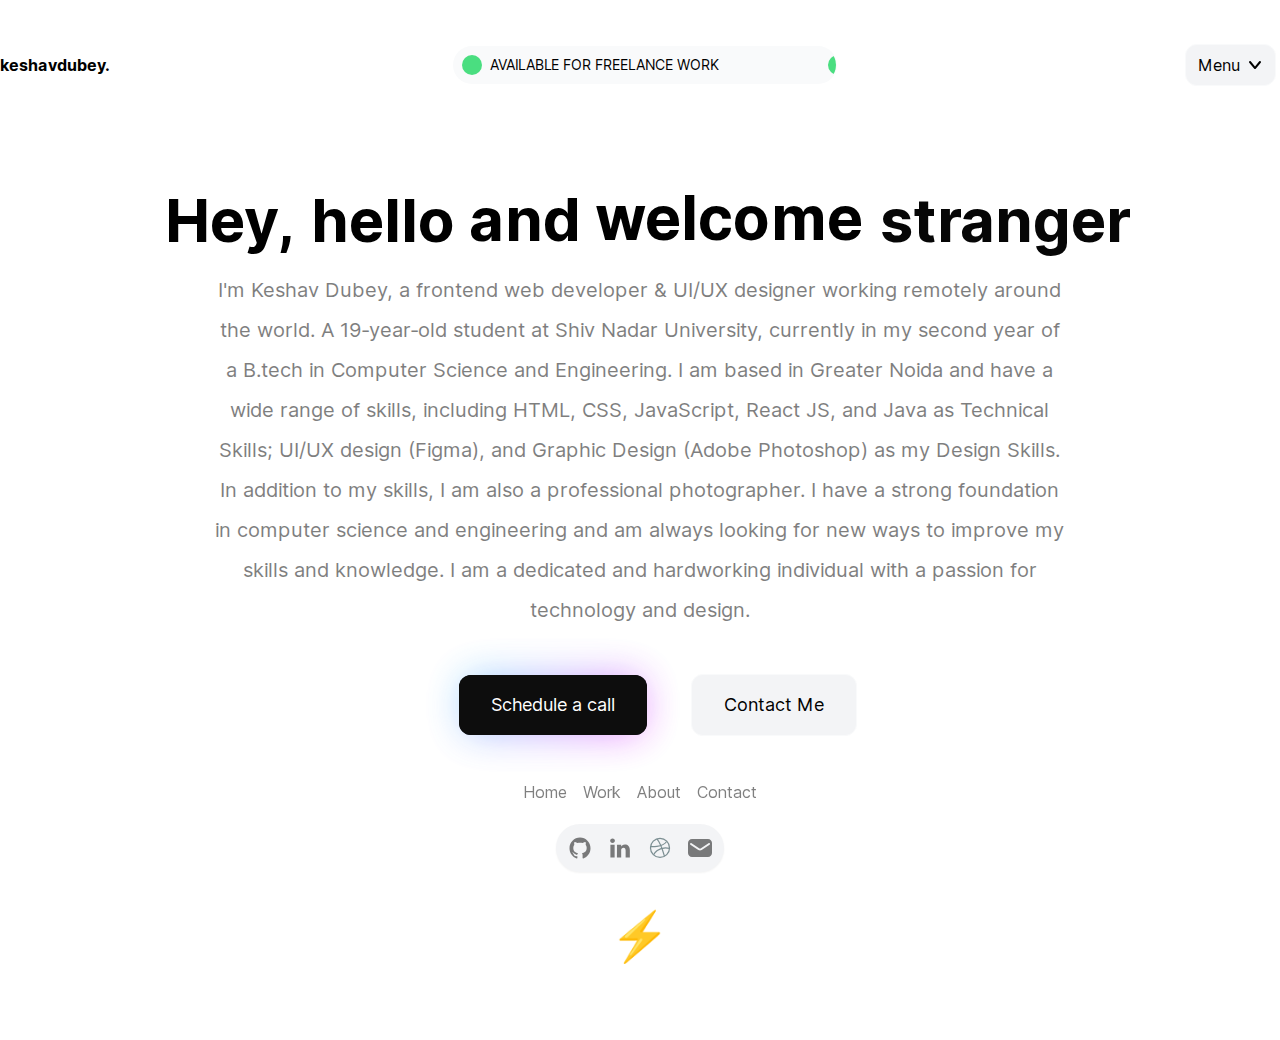
==== about.html @ 6e3e7195 "Initialising Commit" ====
<!DOCTYPE html>
<html>
<meta
    http-equiv="content-type"
    content="text/html;charset=UTF-8"
  <head>
    <meta charset="utf-8" />
    <meta name="viewport" content="width=device-width" />
    <title>Keshav Dubey - About</title>
    <meta property="og:title" content="Keshav Dubey - About" />
    <meta
      name="description"
      content="I'm Keshav Dubey, a frontend web developer & UI/UX designer working remotely around the world. A 19-year-old student at Shiv Nadar University, currently in my second year of a B.tech in Computer Science and Engineering. I am based in Greater Noida and have a wide range of skills, including HTML, CSS, JavaScript, React JS, and Java as Technical Skills; UI/UX design (Figma), and Graphic Design (Adobe Photoshop) as my Design Skills. In addition to my skills, I am also a professional photographer. I have a strong foundation in computer science and engineering and am always looking for new ways to improve my skills and knowledge. I am a dedicated and hardworking individual with a passion for technology and design."
    />
    <meta name="next-head-count" content="5" />
    <link
      rel="preload"
      href="_next/static/media/2aaf0723e720e8b9.p.woff2"
      as="font"
      type="font/woff2"
      crossorigin="anonymous"
    />
    <link
      rel="preload"
      href="_next/static/css/9f8dbeed7d5cc88d.css"
      as="style"
    />
    <link
      rel="stylesheet"
      href="_next/static/css/9f8dbeed7d5cc88d.css"
      data-n-g=""
    />
    <noscript data-n-css=""></noscript>
    <script
      defer=""
      nomodule=""
      src="_next/static/chunks/polyfills-c67a75d1b6f99dc8.js"
    ></script>
    <script
      src="_next/static/chunks/webpack-ee7e63bc15b31913.js"
      defer=""
    ></script>
    <script
      src="_next/static/chunks/framework-3b5a00d5d7e8d93b.js"
      defer=""
    ></script>
    <script
      src="_next/static/chunks/main-a455256c0236c590.js"
      defer=""
    ></script>
    <script
      src="_next/static/chunks/pages/_app-fb32df4ef5b4a274.js"
      defer=""
    ></script>
    <script src="_next/static/chunks/346-517f8d51445f7635.js" defer=""></script>
    <script
      src="_next/static/chunks/pages/about-6640454f482a7fe3.js"
      defer=""
    ></script>
    <script
      src="_next/static/gSMK7bTV89_rZ0erUIJbm/_buildManifest.js"
      defer=""
    ></script>
    <script
      src="_next/static/gSMK7bTV89_rZ0erUIJbm/_ssgManifest.js"
      defer=""
    ></script>
  </head>
  <body>
    <div id="__next">
      <main class="__className_9c9965">
        <div class="container mx-auto max-w-7xl my-10">
          <div class="flex items-center justify-between px-2 xl:px-0">
            <a class="font-bold" href="index.html">keshavdubey.</a>
            <div class="w-96 hidden md:block"></div>
            <div class="relative">
              <button
                class="m-1 px-3 py-2 rounded-xl flex items-center justify-center border border-gray-50 bg-gray-100 hover:bg-gray-200 hover:border-gray-100 active:border-gray-300 relative"
              >
                Menu<!-- -->
                <img class="h-4 ml-2" src="icons/arrow-down.svg" alt="down" />
              </button>
            </div>
          </div>
          <div class="my-5">
            <div class="flex flex-col items-center text-center">
              <div class="mt-10 flex flex-col items-center md:hidden">
                <div
                  class="flex flex-row items-center text-center text-2xl font-bold"
                  style="opacity: 0"
                >
                  <span
                    class="ml-1 md:ml-1 xl:ml-4 ml-2"
                    style="
                      opacity: 0;
                      transform: translateX(10px) translateY(10px) scale(0.9)
                        translateZ(0);
                    "
                    >Hey,</span
                  ><span
                    class="ml-1 md:ml-1 xl:ml-4 ml-2"
                    style="
                      opacity: 0;
                      transform: translateX(10px) translateY(10px) scale(0.9)
                        translateZ(0);
                    "
                    >hello</span
                  ><span
                    class="ml-1 md:ml-1 xl:ml-4 ml-2"
                    style="
                      opacity: 0;
                      transform: translateX(10px) translateY(10px) scale(0.9)
                        translateZ(0);
                    "
                    >and</span
                  >
                </div>
                <div
                  class="flex flex-row items-center text-center text-2xl font-bold"
                  style="opacity: 0"
                >
                  <span
                    class="ml-1 md:ml-1 xl:ml-4 ml-2"
                    style="
                      opacity: 0;
                      transform: translateX(10px) translateY(10px) scale(0.9)
                        translateZ(0);
                    "
                    >welcome</span
                  ><span
                    class="ml-1 md:ml-1 xl:ml-4 ml-2"
                    style="
                      opacity: 0;
                      transform: translateX(10px) translateY(10px) scale(0.9)
                        translateZ(0);
                    "
                    >stranger</span
                  >
                </div>
              </div>
              <div
                class="flex flex-row items-center hidden md:flex text-center text-xl md:text-4xl xl:text-6xl font-bold mt-20"
                style="opacity: 0"
              >
                <span
                  class="ml-1 md:ml-1 xl:ml-4 ml-1 md:ml-2 xl:ml-4"
                  style="
                    opacity: 0;
                    transform: translateX(20px) translateY(20px) scale(0.9)
                      translateZ(0);
                  "
                  >Hey,</span
                ><span
                  class="ml-1 md:ml-1 xl:ml-4 ml-1 md:ml-2 xl:ml-4"
                  style="
                    opacity: 0;
                    transform: translateX(20px) translateY(20px) scale(0.9)
                      translateZ(0);
                  "
                  >hello</span
                ><span
                  class="ml-1 md:ml-1 xl:ml-4 ml-1 md:ml-2 xl:ml-4"
                  style="
                    opacity: 0;
                    transform: translateX(20px) translateY(20px) scale(0.9)
                      translateZ(0);
                  "
                  >and</span
                ><span
                  class="ml-1 md:ml-1 xl:ml-4 ml-1 md:ml-2 xl:ml-4"
                  style="
                    opacity: 0;
                    transform: translateX(20px) translateY(20px) scale(0.9)
                      translateZ(0);
                  "
                  >welcome</span
                ><span
                  class="ml-1 md:ml-1 xl:ml-4 ml-1 md:ml-2 xl:ml-4"
                  style="
                    opacity: 0;
                    transform: translateX(20px) translateY(20px) scale(0.9)
                      translateZ(0);
                  "
                  >stranger</span
                >
              </div>
              <p
                class="mt-2 md:mt-5 w-4/5 md:w-2/3 text-sm md:text-lg xl:text-xl leading-6 md:leading-8 xl:leading-10 opacity-50"
              >
              I'm Keshav Dubey, a frontend web developer & UI/UX designer working remotely around the world. A 19-year-old student at Shiv Nadar University, currently in my second year of a B.tech in Computer Science and Engineering. I am based in Greater Noida and have a wide range of skills, including HTML, CSS, JavaScript, React JS, and Java as Technical Skills; UI/UX design (Figma), and Graphic Design (Adobe Photoshop) as my Design Skills. In addition to my skills, I am also a professional photographer. I have a strong foundation in computer science and engineering and am always looking for new ways to improve my skills and knowledge. I am a dedicated and hardworking individual with a passion for technology and design.
              </p>
              <div class="mt-5 md:mt-10 flex items-center">
                <button
                  data-cal-link="keshav-dubey-kyte4n/15min"
                  class="relative gradient-border m-1 px-3 py-2 rounded-xl flex items-center justify-center bg-black hover:bg-white hover:text-black opacity-95 hover:opacity-100 text-white px-3 md:px-5 xl:px-8 py-2 md:py-3 xl:py-4 text-sm md:text-lg ml-10"
                >
                  Schedule a call</button
                ><button
                  class="m-1 px-3 py-2 rounded-xl flex items-center justify-center border border-gray-50 bg-gray-100 hover:bg-gray-200 hover:border-gray-100 active:border-gray-300 px-3 md:px-5 xl:px-8 py-2 md:py-3 xl:py-4 text-sm md:text-lg ml-5 md:ml-10"
                >
                  Contact Me
                </button>
              </div>
            </div>
          </div>
          <div class="mt-10 text-center flex flex-col items-center">
            <div class="flex flex-col items-center justify-between">
              <div class="flex flex-col md:flex-row items-center">
                <a
                  class="mx-2 opacity-50 transition-opacity duration-200 ease-in-out hover:opacity-100"
                  href="index.html"
                  >Home</a
                ><a
                  class="mx-2 opacity-50 transition-opacity duration-200 ease-in-out hover:opacity-100"
                  href="work.html"
                  >Work</a
                ><a
                  class="mx-2 opacity-50 transition-opacity duration-200 ease-in-out hover:opacity-100"
                  href="about.html"
                  >About</a
                ><a
                  class="mx-2 opacity-50 transition-opacity duration-200 ease-in-out hover:opacity-100"
                  href="blog.html"
                  >Blog</a
                ><a
                  class="mx-2 opacity-50 transition-opacity duration-200 ease-in-out hover:opacity-100"
                  href="contact.html"
                  >Contact</a
                >
              </div>
              <ul
                class="bg-gray-100 flex items-center justify-center p-1 rounded-3xl shadow-sm mt-5"
              >
                <!--Github-->
                <a
                  class="p-2"
                  target="_blank"
                  href="https://github.com/itskeshavdubey"
                >
                  <img
                    class="h-6 opacity-50 transition-opacity duration-200 ease-in-out hover:opacity-100"
                    src="icons/github.svg"
                /></a>
                <!--LinkedIn-->
                <a
                  class="p-2"
                  target="_blank"
                  href="https://www.linkedin.com/in/keshavdubey2025"
                >
                  <img
                    class="h-6 opacity-50 transition-opacity duration-200 ease-in-out hover:opacity-100"
                    src="icons/linkedin.svg"
                /></a>
                <!--Dribbble-->
                <a class="p-2" target="_blank" href="https://dribbble.com/">
                  <img
                    class="h-6 opacity-50 transition-opacity duration-200 ease-in-out hover:opacity-100"
                    src="icons/dribbble.svg"
                /></a>
                <!--Mail-->
                <a class="p-2" target="_blank" href="mailto:kd479@snu.edu.in"
                  ><img
                    class="h-6 opacity-50 transition-opacity duration-200 ease-in-out hover:opacity-100"
                    src="icons/mail.svg"
                /></a>
              </ul>
            </div>
            <div class="text-5xl my-10 cursor-pointer">⚡</div>
          </div>
        </div>
      </main>
    </div>
    <script id="__NEXT_DATA__" type="application/json">
      {
        "props": { "pageProps": {} },
        "page": "/about",
        "query": {},
        "buildId": "gSMK7bTV89_rZ0erUIJbm",
        "nextExport": true,
        "autoExport": true,
        "isFallback": false,
        "scriptLoader": []
      }
    </script>
  </body>
</html>
---- _next/static/css/9f8dbeed7d5cc88d.css ----
/*
! tailwindcss v3.2.2 | MIT License | https://tailwindcss.com
*/
*,
:after,
:before {
  box-sizing: border-box;
  border: 0 solid #e5e7eb;
}
:after,
:before {
  --tw-content: "";
}
html {
  line-height: 1.5;
  -webkit-text-size-adjust: 100%;
  -moz-tab-size: 4;
  -o-tab-size: 4;
  tab-size: 4;
  font-family: ui-sans-serif, system-ui, -apple-system, BlinkMacSystemFont,
    Segoe UI, Roboto, Helvetica Neue, Arial, Noto Sans, sans-serif,
    Apple Color Emoji, Segoe UI Emoji, Segoe UI Symbol, Noto Color Emoji;
  font-feature-settings: normal;
}
body {
  margin: 0;
  line-height: inherit;
}
hr {
  height: 0;
  color: inherit;
  border-top-width: 1px;
}
abbr:where([title]) {
  -webkit-text-decoration: underline dotted;
  text-decoration: underline dotted;
}
h1,
h2,
h3,
h4,
h5,
h6 {
  font-size: inherit;
  font-weight: inherit;
}
a {
  color: inherit;
  text-decoration: inherit;
}
b,
strong {
  font-weight: bolder;
}
code,
kbd,
pre,
samp {
  font-family: ui-monospace, SFMono-Regular, Menlo, Monaco, Consolas,
    Liberation Mono, Courier New, monospace;
  font-size: 1em;
}
small {
  font-size: 80%;
}
sub,
sup {
  font-size: 75%;
  line-height: 0;
  position: relative;
  vertical-align: baseline;
}
sub {
  bottom: -0.25em;
}
sup {
  top: -0.5em;
}
table {
  text-indent: 0;
  border-color: inherit;
  border-collapse: collapse;
}
button,
input,
optgroup,
select,
textarea {
  font-family: inherit;
  font-size: 100%;
  font-weight: inherit;
  line-height: inherit;
  color: inherit;
  margin: 0;
  padding: 0;
}
button,
select {
  text-transform: none;
}
[type="button"],
[type="reset"],
[type="submit"],
button {
  -webkit-appearance: button;
  background-color: transparent;
  background-image: none;
}
:-moz-focusring {
  outline: auto;
}
:-moz-ui-invalid {
  box-shadow: none;
}
progress {
  vertical-align: baseline;
}
::-webkit-inner-spin-button,
::-webkit-outer-spin-button {
  height: auto;
}
[type="search"] {
  -webkit-appearance: textfield;
  outline-offset: -2px;
}
::-webkit-search-decoration {
  -webkit-appearance: none;
}
::-webkit-file-upload-button {
  -webkit-appearance: button;
  font: inherit;
}
summary {
  display: list-item;
}
blockquote,
dd,
dl,
figure,
h1,
h2,
h3,
h4,
h5,
h6,
hr,
p,
pre {
  margin: 0;
}
fieldset {
  margin: 0;
}
fieldset,
legend {
  padding: 0;
}
menu,
ol,
ul {
  list-style: none;
  margin: 0;
  padding: 0;
}
textarea {
  resize: vertical;
}
input::-moz-placeholder,
textarea::-moz-placeholder {
  opacity: 1;
  color: #9ca3af;
}
input::placeholder,
textarea::placeholder {
  opacity: 1;
  color: #9ca3af;
}
[role="button"],
button {
  cursor: pointer;
}
:disabled {
  cursor: default;
}
audio,
canvas,
embed,
iframe,
img,
object,
svg,
video {
  display: block;
  vertical-align: middle;
}
img,
video {
  max-width: 100%;
  height: auto;
}
[hidden] {
  display: none;
}
*,
:after,
:before {
  --tw-border-spacing-x: 0;
  --tw-border-spacing-y: 0;
  --tw-translate-x: 0;
  --tw-translate-y: 0;
  --tw-rotate: 0;
  --tw-skew-x: 0;
  --tw-skew-y: 0;
  --tw-scale-x: 1;
  --tw-scale-y: 1;
  --tw-pan-x: ;
  --tw-pan-y: ;
  --tw-pinch-zoom: ;
  --tw-scroll-snap-strictness: proximity;
  --tw-ordinal: ;
  --tw-slashed-zero: ;
  --tw-numeric-figure: ;
  --tw-numeric-spacing: ;
  --tw-numeric-fraction: ;
  --tw-ring-inset: ;
  --tw-ring-offset-width: 0px;
  --tw-ring-offset-color: #fff;
  --tw-ring-color: rgba(59, 130, 246, 0.5);
  --tw-ring-offset-shadow: 0 0 #0000;
  --tw-ring-shadow: 0 0 #0000;
  --tw-shadow: 0 0 #0000;
  --tw-shadow-colored: 0 0 #0000;
  --tw-blur: ;
  --tw-brightness: ;
  --tw-contrast: ;
  --tw-grayscale: ;
  --tw-hue-rotate: ;
  --tw-invert: ;
  --tw-saturate: ;
  --tw-sepia: ;
  --tw-drop-shadow: ;
  --tw-backdrop-blur: ;
  --tw-backdrop-brightness: ;
  --tw-backdrop-contrast: ;
  --tw-backdrop-grayscale: ;
  --tw-backdrop-hue-rotate: ;
  --tw-backdrop-invert: ;
  --tw-backdrop-opacity: ;
  --tw-backdrop-saturate: ;
  --tw-backdrop-sepia: ;
}
::backdrop {
  --tw-border-spacing-x: 0;
  --tw-border-spacing-y: 0;
  --tw-translate-x: 0;
  --tw-translate-y: 0;
  --tw-rotate: 0;
  --tw-skew-x: 0;
  --tw-skew-y: 0;
  --tw-scale-x: 1;
  --tw-scale-y: 1;
  --tw-pan-x: ;
  --tw-pan-y: ;
  --tw-pinch-zoom: ;
  --tw-scroll-snap-strictness: proximity;
  --tw-ordinal: ;
  --tw-slashed-zero: ;
  --tw-numeric-figure: ;
  --tw-numeric-spacing: ;
  --tw-numeric-fraction: ;
  --tw-ring-inset: ;
  --tw-ring-offset-width: 0px;
  --tw-ring-offset-color: #fff;
  --tw-ring-color: rgba(59, 130, 246, 0.5);
  --tw-ring-offset-shadow: 0 0 #0000;
  --tw-ring-shadow: 0 0 #0000;
  --tw-shadow: 0 0 #0000;
  --tw-shadow-colored: 0 0 #0000;
  --tw-blur: ;
  --tw-brightness: ;
  --tw-contrast: ;
  --tw-grayscale: ;
  --tw-hue-rotate: ;
  --tw-invert: ;
  --tw-saturate: ;
  --tw-sepia: ;
  --tw-drop-shadow: ;
  --tw-backdrop-blur: ;
  --tw-backdrop-brightness: ;
  --tw-backdrop-contrast: ;
  --tw-backdrop-grayscale: ;
  --tw-backdrop-hue-rotate: ;
  --tw-backdrop-invert: ;
  --tw-backdrop-opacity: ;
  --tw-backdrop-saturate: ;
  --tw-backdrop-sepia: ;
}
.container {
  width: 100%;
}
@media (min-width: 320px) {
  .container {
    max-width: 320px;
  }
}
@media (min-width: 375px) {
  .container {
    max-width: 375px;
  }
}
@media (min-width: 640px) {
  .container {
    max-width: 640px;
  }
}
@media (min-width: 768px) {
  .container {
    max-width: 768px;
  }
}
@media (min-width: 1024px) {
  .container {
    max-width: 1024px;
  }
}
@media (min-width: 1280px) {
  .container {
    max-width: 1280px;
  }
}
@media (min-width: 1440px) {
  .container {
    max-width: 1440px;
  }
}
.visible {
  visibility: visible;
}
.absolute {
  position: absolute;
}
.relative {
  position: relative;
}
.top-14 {
  top: 3.5rem;
}
.right-0 {
  right: 0;
}
.z-10 {
  z-index: 10;
}
.col-span-1 {
  grid-column: span 1 / span 1;
}
.col-span-2 {
  grid-column: span 2 / span 2;
}
.m-2 {
  margin: 0.5rem;
}
.m-1 {
  margin: 0.25rem;
}
.m-5 {
  margin: 1.25rem;
}
.my-20 {
  margin-top: 5rem;
  margin-bottom: 5rem;
}
.my-2 {
  margin-top: 0.5rem;
  margin-bottom: 0.5rem;
}
.my-10 {
  margin-top: 2.5rem;
  margin-bottom: 2.5rem;
}
.mx-2 {
  margin-left: 0.5rem;
  margin-right: 0.5rem;
}
.mx-auto {
  margin-left: auto;
  margin-right: auto;
}
.my-5 {
  margin-top: 1.25rem;
  margin-bottom: 1.25rem;
}
.mx-5 {
  margin-left: 1.25rem;
  margin-right: 1.25rem;
}
.mt-10 {
  margin-top: 2.5rem;
}
.ml-2 {
  margin-left: 0.5rem;
}
.mt-20 {
  margin-top: 5rem;
}
.ml-1 {
  margin-left: 0.25rem;
}
.mt-2 {
  margin-top: 0.5rem;
}
.mt-5 {
  margin-top: 1.25rem;
}
.ml-10 {
  margin-left: 2.5rem;
}
.ml-5 {
  margin-left: 1.25rem;
}
.ml-4 {
  margin-left: 1rem;
}
.mr-2 {
  margin-right: 0.5rem;
}
.mt-4 {
  margin-top: 1rem;
}
.mt-1 {
  margin-top: 0.25rem;
}
.ml-0 {
  margin-left: 0;
}
.mr-1 {
  margin-right: 0.25rem;
}
.flex {
  display: flex;
}
.grid {
  display: grid;
}
.hidden {
  display: none;
}
.h-52 {
  height: 13rem;
}
.h-5 {
  height: 1.25rem;
}
.h-4 {
  height: 1rem;
}
.h-6 {
  height: 1.5rem;
}
.h-60 {
  height: 15rem;
}
.h-full {
  height: 100%;
}
.max-h-full {
  max-height: 100%;
}
.w-4\/5 {
  width: 80%;
}
.w-full {
  width: 100%;
}
.w-96 {
  width: 24rem;
}
.w-5 {
  width: 1.25rem;
}
.w-48 {
  width: 12rem;
}
.w-1\/2 {
  width: 50%;
}
.max-w-7xl {
  max-width: 80rem;
}
.grow {
  flex-grow: 1;
}
.cursor-pointer {
  cursor: pointer;
}
.grid-cols-1 {
  grid-template-columns: repeat(1, minmax(0, 1fr));
}
.flex-row {
  flex-direction: row;
}
.flex-col {
  flex-direction: column;
}
.items-start {
  align-items: flex-start;
}
.items-center {
  align-items: center;
}
.justify-center {
  justify-content: center;
}
.justify-between {
  justify-content: space-between;
}
.gap-10 {
  gap: 2.5rem;
}
.gap-0 {
  gap: 0;
}
.gap-5 {
  gap: 1.25rem;
}
.overflow-hidden {
  overflow: hidden;
}
.rounded-md {
  border-radius: 0.375rem;
}
.rounded-xl {
  border-radius: 0.75rem;
}
.rounded-3xl {
  border-radius: 1.5rem;
}
.rounded-full {
  border-radius: 9999px;
}
.rounded-lg {
  border-radius: 0.5rem;
}
.rounded-t-3xl {
  border-top-left-radius: 1.5rem;
  border-top-right-radius: 1.5rem;
}
.border-0 {
  border-width: 0;
}
.border {
  border-width: 1px;
}
.border-gray-50 {
  --tw-border-opacity: 1;
  border-color: rgb(249 250 251 / var(--tw-border-opacity));
}
.border-transparent {
  border-color: transparent;
}
.bg-gray-100 {
  --tw-bg-opacity: 1;
  background-color: rgb(243 244 246 / var(--tw-bg-opacity));
}
.bg-black {
  --tw-bg-opacity: 1;
  background-color: rgb(0 0 0 / var(--tw-bg-opacity));
}
.bg-gray-50 {
  --tw-bg-opacity: 1;
  background-color: rgb(249 250 251 / var(--tw-bg-opacity));
}
.bg-green-400 {
  --tw-bg-opacity: 1;
  background-color: rgb(74 222 128 / var(--tw-bg-opacity));
}
.bg-white {
  --tw-bg-opacity: 1;
  background-color: rgb(255 255 255 / var(--tw-bg-opacity));
}
.bg-gray-200 {
  --tw-bg-opacity: 1;
  background-color: rgb(229 231 235 / var(--tw-bg-opacity));
}
.object-cover {
  -o-object-fit: cover;
  object-fit: cover;
}
.p-5 {
  padding: 1.25rem;
}
.p-4 {
  padding: 1rem;
}
.p-2 {
  padding: 0.5rem;
}
.p-1 {
  padding: 0.25rem;
}
.px-3 {
  padding-left: 0.75rem;
  padding-right: 0.75rem;
}
.py-2 {
  padding-top: 0.5rem;
  padding-bottom: 0.5rem;
}
.px-2 {
  padding-left: 0.5rem;
  padding-right: 0.5rem;
}
.px-4 {
  padding-left: 1rem;
  padding-right: 1rem;
}
.px-5 {
  padding-left: 1.25rem;
  padding-right: 1.25rem;
}
.py-3 {
  padding-top: 0.75rem;
  padding-bottom: 0.75rem;
}
.text-left {
  text-align: left;
}
.text-center {
  text-align: center;
}
.text-2xl {
  font-size: 1.5rem;
  line-height: 2rem;
}
.text-xl {
  font-size: 1.25rem;
  line-height: 1.75rem;
}
.text-sm {
  font-size: 0.875rem;
  line-height: 1.25rem;
}
.text-6xl {
  font-size: 3.75rem;
  line-height: 1;
}
.text-3xl {
  font-size: 1.875rem;
  line-height: 2.25rem;
}
.text-xs {
  font-size: 0.75rem;
  line-height: 1rem;
}
.text-lg {
  font-size: 1.125rem;
  line-height: 1.75rem;
}
.text-5xl {
  font-size: 3rem;
  line-height: 1;
}
.text-4xl {
  font-size: 2.25rem;
  line-height: 2.5rem;
}
.font-bold {
  font-weight: 700;
}
.font-black {
  font-weight: 900;
}
.font-medium {
  font-weight: 500;
}
.font-normal {
  font-weight: 400;
}
.leading-6 {
  line-height: 1.5rem;
}
.leading-8 {
  line-height: 2rem;
}
.text-red-500 {
  --tw-text-opacity: 1;
  color: rgb(239 68 68 / var(--tw-text-opacity));
}
.text-white {
  --tw-text-opacity: 1;
  color: rgb(255 255 255 / var(--tw-text-opacity));
}
.text-black {
  --tw-text-opacity: 1;
  color: rgb(0 0 0 / var(--tw-text-opacity));
}
.opacity-50 {
  opacity: 0.5;
}
.opacity-95 {
  opacity: 0.95;
}
.shadow-lg {
  --tw-shadow: 0 10px 15px -3px rgba(0, 0, 0, 0.1),
    0 4px 6px -4px rgba(0, 0, 0, 0.1);
  --tw-shadow-colored: 0 10px 15px -3px var(--tw-shadow-color),
    0 4px 6px -4px var(--tw-shadow-color);
}
.shadow-lg,
.shadow-sm {
  box-shadow: var(--tw-ring-offset-shadow, 0 0 #0000),
    var(--tw-ring-shadow, 0 0 #0000), var(--tw-shadow);
}
.shadow-sm {
  --tw-shadow: 0 1px 2px 0 rgba(0, 0, 0, 0.05);
  --tw-shadow-colored: 0 1px 2px 0 var(--tw-shadow-color);
}
.outline-none {
  outline: 2px solid transparent;
  outline-offset: 2px;
}
.transition {
  transition-property: color, background-color, border-color,
    text-decoration-color, fill, stroke, opacity, box-shadow, transform, filter,
    -webkit-backdrop-filter;
  transition-property: color, background-color, border-color,
    text-decoration-color, fill, stroke, opacity, box-shadow, transform, filter,
    backdrop-filter;
  transition-property: color, background-color, border-color,
    text-decoration-color, fill, stroke, opacity, box-shadow, transform, filter,
    backdrop-filter, -webkit-backdrop-filter;
  transition-timing-function: cubic-bezier(0.4, 0, 0.2, 1);
  transition-duration: 0.15s;
}
.transition-opacity {
  transition-property: opacity;
  transition-timing-function: cubic-bezier(0.4, 0, 0.2, 1);
  transition-duration: 0.15s;
}
.duration-200 {
  transition-duration: 0.2s;
}
.ease-in-out {
  transition-timing-function: cubic-bezier(0.4, 0, 0.2, 1);
}
.gradient-border:before {
  content: "";
  z-index: -1;
  position: absolute;
  top: 0;
  right: 0;
  bottom: 0;
  left: 0;
  background: linear-gradient(-45deg, #e81cff, #40c9ff);
  transform: translateZ(0) scale(0.95);
  filter: blur(20px);
  opacity: 0.6;
  transition: opacity 0.3s;
  border-radius: inherit;
  transition: all 0.2s ease-in-out;
}
.gradient-border:before:hover {
  opacity: 1;
}
.gradient-border:after {
  content: "";
  z-index: -1;
  position: absolute;
  top: 0;
  right: 0;
  bottom: 0;
  left: 0;
  background: inherit;
  border-radius: inherit;
}
.first\:mt-0:first-child {
  margin-top: 0;
}
.hover\:border:hover {
  border-width: 1px;
}
.hover\:border-gray-100:hover {
  --tw-border-opacity: 1;
  border-color: rgb(243 244 246 / var(--tw-border-opacity));
}
.hover\:border-gray-200:hover {
  --tw-border-opacity: 1;
  border-color: rgb(229 231 235 / var(--tw-border-opacity));
}
.hover\:bg-black:hover {
  --tw-bg-opacity: 1;
  background-color: rgb(0 0 0 / var(--tw-bg-opacity));
}
.hover\:bg-gray-100:hover {
  --tw-bg-opacity: 1;
  background-color: rgb(243 244 246 / var(--tw-bg-opacity));
}
.hover\:bg-gray-200:hover {
  --tw-bg-opacity: 1;
  background-color: rgb(229 231 235 / var(--tw-bg-opacity));
}
.hover\:bg-white:hover {
  --tw-bg-opacity: 1;
  background-color: rgb(255 255 255 / var(--tw-bg-opacity));
}
.hover\:bg-gray-50:hover {
  --tw-bg-opacity: 1;
  background-color: rgb(249 250 251 / var(--tw-bg-opacity));
}
.hover\:bg-gray-300:hover {
  --tw-bg-opacity: 1;
  background-color: rgb(209 213 219 / var(--tw-bg-opacity));
}
.hover\:text-white:hover {
  --tw-text-opacity: 1;
  color: rgb(255 255 255 / var(--tw-text-opacity));
}
.hover\:text-black:hover {
  --tw-text-opacity: 1;
  color: rgb(0 0 0 / var(--tw-text-opacity));
}
.hover\:opacity-100:hover {
  opacity: 1;
}
.active\:border-gray-300:active {
  --tw-border-opacity: 1;
  border-color: rgb(209 213 219 / var(--tw-border-opacity));
}
.disabled\:cursor-not-allowed:disabled {
  cursor: not-allowed;
}
.disabled\:opacity-50:disabled {
  opacity: 0.5;
}
@media (min-width: 640px) {
  .sm\:text-sm {
    font-size: 0.875rem;
    line-height: 1.25rem;
  }
}
@media (min-width: 768px) {
  .md\:col-span-2 {
    grid-column: span 2 / span 2;
  }
  .md\:m-0 {
    margin: 0;
  }
  .md\:ml-2 {
    margin-left: 0.5rem;
  }
  .md\:mt-5 {
    margin-top: 1.25rem;
  }
  .md\:mt-10 {
    margin-top: 2.5rem;
  }
  .md\:ml-10 {
    margin-left: 2.5rem;
  }
  .md\:ml-1 {
    margin-left: 0.25rem;
  }
  .md\:mt-2 {
    margin-top: 0.5rem;
  }
  .md\:block {
    display: block;
  }
  .md\:flex {
    display: flex;
  }
  .md\:hidden {
    display: none;
  }
  .md\:h-96 {
    height: 24rem;
  }
  .md\:w-2\/3 {
    width: 66.666667%;
  }
  .md\:grid-cols-2 {
    grid-template-columns: repeat(2, minmax(0, 1fr));
  }
  .md\:flex-row {
    flex-direction: row;
  }
  .md\:p-0 {
    padding: 0;
  }
  .md\:px-5 {
    padding-left: 1.25rem;
    padding-right: 1.25rem;
  }
  .md\:py-3 {
    padding-top: 0.75rem;
    padding-bottom: 0.75rem;
  }
  .md\:px-10 {
    padding-left: 2.5rem;
    padding-right: 2.5rem;
  }
  .md\:py-6 {
    padding-top: 1.5rem;
    padding-bottom: 1.5rem;
  }
  .md\:text-4xl {
    font-size: 2.25rem;
    line-height: 2.5rem;
  }
  .md\:text-lg {
    font-size: 1.125rem;
    line-height: 1.75rem;
  }
  .md\:text-3xl {
    font-size: 1.875rem;
    line-height: 2.25rem;
  }
  .md\:text-2xl {
    font-size: 1.5rem;
  }
  .md\:leading-8,
  .md\:text-2xl {
    line-height: 2rem;
  }
}
@media (min-width: 1024px) {
  .lg\:grid-cols-3 {
    grid-template-columns: repeat(3, minmax(0, 1fr));
  }
  .lg\:text-4xl {
    font-size: 2.25rem;
    line-height: 2.5rem;
  }
  .lg\:text-xl {
    font-size: 1.25rem;
    line-height: 1.75rem;
  }
  .lg\:text-3xl {
    font-size: 1.875rem;
    line-height: 2.25rem;
  }
}
@media (min-width: 1280px) {
  .xl\:col-span-1 {
    grid-column: span 1 / span 1;
  }
  .xl\:col-span-2 {
    grid-column: span 2 / span 2;
  }
  .xl\:m-0 {
    margin: 0;
  }
  .xl\:ml-4 {
    margin-left: 1rem;
  }
  .xl\:mt-5 {
    margin-top: 1.25rem;
  }
  .xl\:h-auto {
    height: auto;
  }
  .xl\:grid-cols-3 {
    grid-template-columns: repeat(3, minmax(0, 1fr));
  }
  .xl\:gap-5 {
    gap: 1.25rem;
  }
  .xl\:px-8 {
    padding-left: 2rem;
    padding-right: 2rem;
  }
  .xl\:py-4 {
    padding-top: 1rem;
    padding-bottom: 1rem;
  }
  .xl\:px-0 {
    padding-left: 0;
    padding-right: 0;
  }
  .xl\:text-6xl {
    font-size: 3.75rem;
    line-height: 1;
  }
  .xl\:text-xl {
    font-size: 1.25rem;
    line-height: 1.75rem;
  }
  .xl\:text-2xl {
    font-size: 1.5rem;
    line-height: 2rem;
  }
  .xl\:leading-10 {
    line-height: 2.5rem;
  }
}
@font-face {
  font-family: __Inter_9c9965;
  font-style: normal;
  font-weight: 100 900;
  font-display: optional;
  src: url(../media/d1d9458b69004127.woff2) format("woff2");
  unicode-range: U+0460-052f, U+1c80-1c88, U+20b4, U+2de0-2dff, U+a640-a69f,
    U+fe2e-fe2f;
}
@font-face {
  font-family: __Inter_9c9965;
  font-style: normal;
  font-weight: 100 900;
  font-display: optional;
  src: url(../media/b967158bc7d7a9fb.woff2) format("woff2");
  unicode-range: U+0301, U+0400-045f, U+0490-0491, U+04b0-04b1, U+2116;
}
@font-face {
  font-family: __Inter_9c9965;
  font-style: normal;
  font-weight: 100 900;
  font-display: optional;
  src: url(../media/ae9ae6716d4f8bf8.woff2) format("woff2");
  unicode-range: U+1f??;
}
@font-face {
  font-family: __Inter_9c9965;
  font-style: normal;
  font-weight: 100 900;
  font-display: optional;
  src: url(../media/c0f5ec5bbf5913b7.woff2) format("woff2");
  unicode-range: U+0370-03ff;
}
@font-face {
  font-family: __Inter_9c9965;
  font-style: normal;
  font-weight: 100 900;
  font-display: optional;
  src: url(../media/b1db3e28af9ef94a.woff2) format("woff2");
  unicode-range: U+0102-0103, U+0110-0111, U+0128-0129, U+0168-0169, U+01a0-01a1,
    U+01af-01b0, U+1ea0-1ef9, U+20ab;
}
@font-face {
  font-family: __Inter_9c9965;
  font-style: normal;
  font-weight: 100 900;
  font-display: optional;
  src: url(../media/9c4f34569c9b36ca.woff2) format("woff2");
  unicode-range: U+0100-024f, U+0259, U+1e??, U+2020, U+20a0-20ab, U+20ad-20cf,
    U+2113, U+2c60-2c7f, U+a720-a7ff;
}
@font-face {
  font-family: __Inter_9c9965;
  font-style: normal;
  font-weight: 100 900;
  font-display: optional;
  src: url(../media/2aaf0723e720e8b9.p.woff2) format("woff2");
  unicode-range: U+00??, U+0131, U+0152-0153, U+02bb-02bc, U+02c6, U+02da,
    U+02dc, U+2000-206f, U+2074, U+20ac, U+2122, U+2191, U+2193, U+2212, U+2215,
    U+feff, U+fffd;
}
@font-face {
  font-family: __Inter_Fallback_9c9965;
  src: local("Arial");
  ascent-override: 90%;
  descent-override: 22.43%;
  line-gap-override: 0%;
  size-adjust: 107.64%;
}
.__className_9c9965 {
  font-family: __Inter_9c9965, __Inter_Fallback_9c9965;
  font-style: normal;
}
---- _next/static/css/9f8dbeed7d5cc88d.css ----
/*
! tailwindcss v3.2.2 | MIT License | https://tailwindcss.com
*/
*,
:after,
:before {
  box-sizing: border-box;
  border: 0 solid #e5e7eb;
}
:after,
:before {
  --tw-content: "";
}
html {
  line-height: 1.5;
  -webkit-text-size-adjust: 100%;
  -moz-tab-size: 4;
  -o-tab-size: 4;
  tab-size: 4;
  font-family: ui-sans-serif, system-ui, -apple-system, BlinkMacSystemFont,
    Segoe UI, Roboto, Helvetica Neue, Arial, Noto Sans, sans-serif,
    Apple Color Emoji, Segoe UI Emoji, Segoe UI Symbol, Noto Color Emoji;
  font-feature-settings: normal;
}
body {
  margin: 0;
  line-height: inherit;
}
hr {
  height: 0;
  color: inherit;
  border-top-width: 1px;
}
abbr:where([title]) {
  -webkit-text-decoration: underline dotted;
  text-decoration: underline dotted;
}
h1,
h2,
h3,
h4,
h5,
h6 {
  font-size: inherit;
  font-weight: inherit;
}
a {
  color: inherit;
  text-decoration: inherit;
}
b,
strong {
  font-weight: bolder;
}
code,
kbd,
pre,
samp {
  font-family: ui-monospace, SFMono-Regular, Menlo, Monaco, Consolas,
    Liberation Mono, Courier New, monospace;
  font-size: 1em;
}
small {
  font-size: 80%;
}
sub,
sup {
  font-size: 75%;
  line-height: 0;
  position: relative;
  vertical-align: baseline;
}
sub {
  bottom: -0.25em;
}
sup {
  top: -0.5em;
}
table {
  text-indent: 0;
  border-color: inherit;
  border-collapse: collapse;
}
button,
input,
optgroup,
select,
textarea {
  font-family: inherit;
  font-size: 100%;
  font-weight: inherit;
  line-height: inherit;
  color: inherit;
  margin: 0;
  padding: 0;
}
button,
select {
  text-transform: none;
}
[type="button"],
[type="reset"],
[type="submit"],
button {
  -webkit-appearance: button;
  background-color: transparent;
  background-image: none;
}
:-moz-focusring {
  outline: auto;
}
:-moz-ui-invalid {
  box-shadow: none;
}
progress {
  vertical-align: baseline;
}
::-webkit-inner-spin-button,
::-webkit-outer-spin-button {
  height: auto;
}
[type="search"] {
  -webkit-appearance: textfield;
  outline-offset: -2px;
}
::-webkit-search-decoration {
  -webkit-appearance: none;
}
::-webkit-file-upload-button {
  -webkit-appearance: button;
  font: inherit;
}
summary {
  display: list-item;
}
blockquote,
dd,
dl,
figure,
h1,
h2,
h3,
h4,
h5,
h6,
hr,
p,
pre {
  margin: 0;
}
fieldset {
  margin: 0;
}
fieldset,
legend {
  padding: 0;
}
menu,
ol,
ul {
  list-style: none;
  margin: 0;
  padding: 0;
}
textarea {
  resize: vertical;
}
input::-moz-placeholder,
textarea::-moz-placeholder {
  opacity: 1;
  color: #9ca3af;
}
input::placeholder,
textarea::placeholder {
  opacity: 1;
  color: #9ca3af;
}
[role="button"],
button {
  cursor: pointer;
}
:disabled {
  cursor: default;
}
audio,
canvas,
embed,
iframe,
img,
object,
svg,
video {
  display: block;
  vertical-align: middle;
}
img,
video {
  max-width: 100%;
  height: auto;
}
[hidden] {
  display: none;
}
*,
:after,
:before {
  --tw-border-spacing-x: 0;
  --tw-border-spacing-y: 0;
  --tw-translate-x: 0;
  --tw-translate-y: 0;
  --tw-rotate: 0;
  --tw-skew-x: 0;
  --tw-skew-y: 0;
  --tw-scale-x: 1;
  --tw-scale-y: 1;
  --tw-pan-x: ;
  --tw-pan-y: ;
  --tw-pinch-zoom: ;
  --tw-scroll-snap-strictness: proximity;
  --tw-ordinal: ;
  --tw-slashed-zero: ;
  --tw-numeric-figure: ;
  --tw-numeric-spacing: ;
  --tw-numeric-fraction: ;
  --tw-ring-inset: ;
  --tw-ring-offset-width: 0px;
  --tw-ring-offset-color: #fff;
  --tw-ring-color: rgba(59, 130, 246, 0.5);
  --tw-ring-offset-shadow: 0 0 #0000;
  --tw-ring-shadow: 0 0 #0000;
  --tw-shadow: 0 0 #0000;
  --tw-shadow-colored: 0 0 #0000;
  --tw-blur: ;
  --tw-brightness: ;
  --tw-contrast: ;
  --tw-grayscale: ;
  --tw-hue-rotate: ;
  --tw-invert: ;
  --tw-saturate: ;
  --tw-sepia: ;
  --tw-drop-shadow: ;
  --tw-backdrop-blur: ;
  --tw-backdrop-brightness: ;
  --tw-backdrop-contrast: ;
  --tw-backdrop-grayscale: ;
  --tw-backdrop-hue-rotate: ;
  --tw-backdrop-invert: ;
  --tw-backdrop-opacity: ;
  --tw-backdrop-saturate: ;
  --tw-backdrop-sepia: ;
}
::backdrop {
  --tw-border-spacing-x: 0;
  --tw-border-spacing-y: 0;
  --tw-translate-x: 0;
  --tw-translate-y: 0;
  --tw-rotate: 0;
  --tw-skew-x: 0;
  --tw-skew-y: 0;
  --tw-scale-x: 1;
  --tw-scale-y: 1;
  --tw-pan-x: ;
  --tw-pan-y: ;
  --tw-pinch-zoom: ;
  --tw-scroll-snap-strictness: proximity;
  --tw-ordinal: ;
  --tw-slashed-zero: ;
  --tw-numeric-figure: ;
  --tw-numeric-spacing: ;
  --tw-numeric-fraction: ;
  --tw-ring-inset: ;
  --tw-ring-offset-width: 0px;
  --tw-ring-offset-color: #fff;
  --tw-ring-color: rgba(59, 130, 246, 0.5);
  --tw-ring-offset-shadow: 0 0 #0000;
  --tw-ring-shadow: 0 0 #0000;
  --tw-shadow: 0 0 #0000;
  --tw-shadow-colored: 0 0 #0000;
  --tw-blur: ;
  --tw-brightness: ;
  --tw-contrast: ;
  --tw-grayscale: ;
  --tw-hue-rotate: ;
  --tw-invert: ;
  --tw-saturate: ;
  --tw-sepia: ;
  --tw-drop-shadow: ;
  --tw-backdrop-blur: ;
  --tw-backdrop-brightness: ;
  --tw-backdrop-contrast: ;
  --tw-backdrop-grayscale: ;
  --tw-backdrop-hue-rotate: ;
  --tw-backdrop-invert: ;
  --tw-backdrop-opacity: ;
  --tw-backdrop-saturate: ;
  --tw-backdrop-sepia: ;
}
.container {
  width: 100%;
}
@media (min-width: 320px) {
  .container {
    max-width: 320px;
  }
}
@media (min-width: 375px) {
  .container {
    max-width: 375px;
  }
}
@media (min-width: 640px) {
  .container {
    max-width: 640px;
  }
}
@media (min-width: 768px) {
  .container {
    max-width: 768px;
  }
}
@media (min-width: 1024px) {
  .container {
    max-width: 1024px;
  }
}
@media (min-width: 1280px) {
  .container {
    max-width: 1280px;
  }
}
@media (min-width: 1440px) {
  .container {
    max-width: 1440px;
  }
}
.visible {
  visibility: visible;
}
.absolute {
  position: absolute;
}
.relative {
  position: relative;
}
.top-14 {
  top: 3.5rem;
}
.right-0 {
  right: 0;
}
.z-10 {
  z-index: 10;
}
.col-span-1 {
  grid-column: span 1 / span 1;
}
.col-span-2 {
  grid-column: span 2 / span 2;
}
.m-2 {
  margin: 0.5rem;
}
.m-1 {
  margin: 0.25rem;
}
.m-5 {
  margin: 1.25rem;
}
.my-20 {
  margin-top: 5rem;
  margin-bottom: 5rem;
}
.my-2 {
  margin-top: 0.5rem;
  margin-bottom: 0.5rem;
}
.my-10 {
  margin-top: 2.5rem;
  margin-bottom: 2.5rem;
}
.mx-2 {
  margin-left: 0.5rem;
  margin-right: 0.5rem;
}
.mx-auto {
  margin-left: auto;
  margin-right: auto;
}
.my-5 {
  margin-top: 1.25rem;
  margin-bottom: 1.25rem;
}
.mx-5 {
  margin-left: 1.25rem;
  margin-right: 1.25rem;
}
.mt-10 {
  margin-top: 2.5rem;
}
.ml-2 {
  margin-left: 0.5rem;
}
.mt-20 {
  margin-top: 5rem;
}
.ml-1 {
  margin-left: 0.25rem;
}
.mt-2 {
  margin-top: 0.5rem;
}
.mt-5 {
  margin-top: 1.25rem;
}
.ml-10 {
  margin-left: 2.5rem;
}
.ml-5 {
  margin-left: 1.25rem;
}
.ml-4 {
  margin-left: 1rem;
}
.mr-2 {
  margin-right: 0.5rem;
}
.mt-4 {
  margin-top: 1rem;
}
.mt-1 {
  margin-top: 0.25rem;
}
.ml-0 {
  margin-left: 0;
}
.mr-1 {
  margin-right: 0.25rem;
}
.flex {
  display: flex;
}
.grid {
  display: grid;
}
.hidden {
  display: none;
}
.h-52 {
  height: 13rem;
}
.h-5 {
  height: 1.25rem;
}
.h-4 {
  height: 1rem;
}
.h-6 {
  height: 1.5rem;
}
.h-60 {
  height: 15rem;
}
.h-full {
  height: 100%;
}
.max-h-full {
  max-height: 100%;
}
.w-4\/5 {
  width: 80%;
}
.w-full {
  width: 100%;
}
.w-96 {
  width: 24rem;
}
.w-5 {
  width: 1.25rem;
}
.w-48 {
  width: 12rem;
}
.w-1\/2 {
  width: 50%;
}
.max-w-7xl {
  max-width: 80rem;
}
.grow {
  flex-grow: 1;
}
.cursor-pointer {
  cursor: pointer;
}
.grid-cols-1 {
  grid-template-columns: repeat(1, minmax(0, 1fr));
}
.flex-row {
  flex-direction: row;
}
.flex-col {
  flex-direction: column;
}
.items-start {
  align-items: flex-start;
}
.items-center {
  align-items: center;
}
.justify-center {
  justify-content: center;
}
.justify-between {
  justify-content: space-between;
}
.gap-10 {
  gap: 2.5rem;
}
.gap-0 {
  gap: 0;
}
.gap-5 {
  gap: 1.25rem;
}
.overflow-hidden {
  overflow: hidden;
}
.rounded-md {
  border-radius: 0.375rem;
}
.rounded-xl {
  border-radius: 0.75rem;
}
.rounded-3xl {
  border-radius: 1.5rem;
}
.rounded-full {
  border-radius: 9999px;
}
.rounded-lg {
  border-radius: 0.5rem;
}
.rounded-t-3xl {
  border-top-left-radius: 1.5rem;
  border-top-right-radius: 1.5rem;
}
.border-0 {
  border-width: 0;
}
.border {
  border-width: 1px;
}
.border-gray-50 {
  --tw-border-opacity: 1;
  border-color: rgb(249 250 251 / var(--tw-border-opacity));
}
.border-transparent {
  border-color: transparent;
}
.bg-gray-100 {
  --tw-bg-opacity: 1;
  background-color: rgb(243 244 246 / var(--tw-bg-opacity));
}
.bg-black {
  --tw-bg-opacity: 1;
  background-color: rgb(0 0 0 / var(--tw-bg-opacity));
}
.bg-gray-50 {
  --tw-bg-opacity: 1;
  background-color: rgb(249 250 251 / var(--tw-bg-opacity));
}
.bg-green-400 {
  --tw-bg-opacity: 1;
  background-color: rgb(74 222 128 / var(--tw-bg-opacity));
}
.bg-white {
  --tw-bg-opacity: 1;
  background-color: rgb(255 255 255 / var(--tw-bg-opacity));
}
.bg-gray-200 {
  --tw-bg-opacity: 1;
  background-color: rgb(229 231 235 / var(--tw-bg-opacity));
}
.object-cover {
  -o-object-fit: cover;
  object-fit: cover;
}
.p-5 {
  padding: 1.25rem;
}
.p-4 {
  padding: 1rem;
}
.p-2 {
  padding: 0.5rem;
}
.p-1 {
  padding: 0.25rem;
}
.px-3 {
  padding-left: 0.75rem;
  padding-right: 0.75rem;
}
.py-2 {
  padding-top: 0.5rem;
  padding-bottom: 0.5rem;
}
.px-2 {
  padding-left: 0.5rem;
  padding-right: 0.5rem;
}
.px-4 {
  padding-left: 1rem;
  padding-right: 1rem;
}
.px-5 {
  padding-left: 1.25rem;
  padding-right: 1.25rem;
}
.py-3 {
  padding-top: 0.75rem;
  padding-bottom: 0.75rem;
}
.text-left {
  text-align: left;
}
.text-center {
  text-align: center;
}
.text-2xl {
  font-size: 1.5rem;
  line-height: 2rem;
}
.text-xl {
  font-size: 1.25rem;
  line-height: 1.75rem;
}
.text-sm {
  font-size: 0.875rem;
  line-height: 1.25rem;
}
.text-6xl {
  font-size: 3.75rem;
  line-height: 1;
}
.text-3xl {
  font-size: 1.875rem;
  line-height: 2.25rem;
}
.text-xs {
  font-size: 0.75rem;
  line-height: 1rem;
}
.text-lg {
  font-size: 1.125rem;
  line-height: 1.75rem;
}
.text-5xl {
  font-size: 3rem;
  line-height: 1;
}
.text-4xl {
  font-size: 2.25rem;
  line-height: 2.5rem;
}
.font-bold {
  font-weight: 700;
}
.font-black {
  font-weight: 900;
}
.font-medium {
  font-weight: 500;
}
.font-normal {
  font-weight: 400;
}
.leading-6 {
  line-height: 1.5rem;
}
.leading-8 {
  line-height: 2rem;
}
.text-red-500 {
  --tw-text-opacity: 1;
  color: rgb(239 68 68 / var(--tw-text-opacity));
}
.text-white {
  --tw-text-opacity: 1;
  color: rgb(255 255 255 / var(--tw-text-opacity));
}
.text-black {
  --tw-text-opacity: 1;
  color: rgb(0 0 0 / var(--tw-text-opacity));
}
.opacity-50 {
  opacity: 0.5;
}
.opacity-95 {
  opacity: 0.95;
}
.shadow-lg {
  --tw-shadow: 0 10px 15px -3px rgba(0, 0, 0, 0.1),
    0 4px 6px -4px rgba(0, 0, 0, 0.1);
  --tw-shadow-colored: 0 10px 15px -3px var(--tw-shadow-color),
    0 4px 6px -4px var(--tw-shadow-color);
}
.shadow-lg,
.shadow-sm {
  box-shadow: var(--tw-ring-offset-shadow, 0 0 #0000),
    var(--tw-ring-shadow, 0 0 #0000), var(--tw-shadow);
}
.shadow-sm {
  --tw-shadow: 0 1px 2px 0 rgba(0, 0, 0, 0.05);
  --tw-shadow-colored: 0 1px 2px 0 var(--tw-shadow-color);
}
.outline-none {
  outline: 2px solid transparent;
  outline-offset: 2px;
}
.transition {
  transition-property: color, background-color, border-color,
    text-decoration-color, fill, stroke, opacity, box-shadow, transform, filter,
    -webkit-backdrop-filter;
  transition-property: color, background-color, border-color,
    text-decoration-color, fill, stroke, opacity, box-shadow, transform, filter,
    backdrop-filter;
  transition-property: color, background-color, border-color,
    text-decoration-color, fill, stroke, opacity, box-shadow, transform, filter,
    backdrop-filter, -webkit-backdrop-filter;
  transition-timing-function: cubic-bezier(0.4, 0, 0.2, 1);
  transition-duration: 0.15s;
}
.transition-opacity {
  transition-property: opacity;
  transition-timing-function: cubic-bezier(0.4, 0, 0.2, 1);
  transition-duration: 0.15s;
}
.duration-200 {
  transition-duration: 0.2s;
}
.ease-in-out {
  transition-timing-function: cubic-bezier(0.4, 0, 0.2, 1);
}
.gradient-border:before {
  content: "";
  z-index: -1;
  position: absolute;
  top: 0;
  right: 0;
  bottom: 0;
  left: 0;
  background: linear-gradient(-45deg, #e81cff, #40c9ff);
  transform: translateZ(0) scale(0.95);
  filter: blur(20px);
  opacity: 0.6;
  transition: opacity 0.3s;
  border-radius: inherit;
  transition: all 0.2s ease-in-out;
}
.gradient-border:before:hover {
  opacity: 1;
}
.gradient-border:after {
  content: "";
  z-index: -1;
  position: absolute;
  top: 0;
  right: 0;
  bottom: 0;
  left: 0;
  background: inherit;
  border-radius: inherit;
}
.first\:mt-0:first-child {
  margin-top: 0;
}
.hover\:border:hover {
  border-width: 1px;
}
.hover\:border-gray-100:hover {
  --tw-border-opacity: 1;
  border-color: rgb(243 244 246 / var(--tw-border-opacity));
}
.hover\:border-gray-200:hover {
  --tw-border-opacity: 1;
  border-color: rgb(229 231 235 / var(--tw-border-opacity));
}
.hover\:bg-black:hover {
  --tw-bg-opacity: 1;
  background-color: rgb(0 0 0 / var(--tw-bg-opacity));
}
.hover\:bg-gray-100:hover {
  --tw-bg-opacity: 1;
  background-color: rgb(243 244 246 / var(--tw-bg-opacity));
}
.hover\:bg-gray-200:hover {
  --tw-bg-opacity: 1;
  background-color: rgb(229 231 235 / var(--tw-bg-opacity));
}
.hover\:bg-white:hover {
  --tw-bg-opacity: 1;
  background-color: rgb(255 255 255 / var(--tw-bg-opacity));
}
.hover\:bg-gray-50:hover {
  --tw-bg-opacity: 1;
  background-color: rgb(249 250 251 / var(--tw-bg-opacity));
}
.hover\:bg-gray-300:hover {
  --tw-bg-opacity: 1;
  background-color: rgb(209 213 219 / var(--tw-bg-opacity));
}
.hover\:text-white:hover {
  --tw-text-opacity: 1;
  color: rgb(255 255 255 / var(--tw-text-opacity));
}
.hover\:text-black:hover {
  --tw-text-opacity: 1;
  color: rgb(0 0 0 / var(--tw-text-opacity));
}
.hover\:opacity-100:hover {
  opacity: 1;
}
.active\:border-gray-300:active {
  --tw-border-opacity: 1;
  border-color: rgb(209 213 219 / var(--tw-border-opacity));
}
.disabled\:cursor-not-allowed:disabled {
  cursor: not-allowed;
}
.disabled\:opacity-50:disabled {
  opacity: 0.5;
}
@media (min-width: 640px) {
  .sm\:text-sm {
    font-size: 0.875rem;
    line-height: 1.25rem;
  }
}
@media (min-width: 768px) {
  .md\:col-span-2 {
    grid-column: span 2 / span 2;
  }
  .md\:m-0 {
    margin: 0;
  }
  .md\:ml-2 {
    margin-left: 0.5rem;
  }
  .md\:mt-5 {
    margin-top: 1.25rem;
  }
  .md\:mt-10 {
    margin-top: 2.5rem;
  }
  .md\:ml-10 {
    margin-left: 2.5rem;
  }
  .md\:ml-1 {
    margin-left: 0.25rem;
  }
  .md\:mt-2 {
    margin-top: 0.5rem;
  }
  .md\:block {
    display: block;
  }
  .md\:flex {
    display: flex;
  }
  .md\:hidden {
    display: none;
  }
  .md\:h-96 {
    height: 24rem;
  }
  .md\:w-2\/3 {
    width: 66.666667%;
  }
  .md\:grid-cols-2 {
    grid-template-columns: repeat(2, minmax(0, 1fr));
  }
  .md\:flex-row {
    flex-direction: row;
  }
  .md\:p-0 {
    padding: 0;
  }
  .md\:px-5 {
    padding-left: 1.25rem;
    padding-right: 1.25rem;
  }
  .md\:py-3 {
    padding-top: 0.75rem;
    padding-bottom: 0.75rem;
  }
  .md\:px-10 {
    padding-left: 2.5rem;
    padding-right: 2.5rem;
  }
  .md\:py-6 {
    padding-top: 1.5rem;
    padding-bottom: 1.5rem;
  }
  .md\:text-4xl {
    font-size: 2.25rem;
    line-height: 2.5rem;
  }
  .md\:text-lg {
    font-size: 1.125rem;
    line-height: 1.75rem;
  }
  .md\:text-3xl {
    font-size: 1.875rem;
    line-height: 2.25rem;
  }
  .md\:text-2xl {
    font-size: 1.5rem;
  }
  .md\:leading-8,
  .md\:text-2xl {
    line-height: 2rem;
  }
}
@media (min-width: 1024px) {
  .lg\:grid-cols-3 {
    grid-template-columns: repeat(3, minmax(0, 1fr));
  }
  .lg\:text-4xl {
    font-size: 2.25rem;
    line-height: 2.5rem;
  }
  .lg\:text-xl {
    font-size: 1.25rem;
    line-height: 1.75rem;
  }
  .lg\:text-3xl {
    font-size: 1.875rem;
    line-height: 2.25rem;
  }
}
@media (min-width: 1280px) {
  .xl\:col-span-1 {
    grid-column: span 1 / span 1;
  }
  .xl\:col-span-2 {
    grid-column: span 2 / span 2;
  }
  .xl\:m-0 {
    margin: 0;
  }
  .xl\:ml-4 {
    margin-left: 1rem;
  }
  .xl\:mt-5 {
    margin-top: 1.25rem;
  }
  .xl\:h-auto {
    height: auto;
  }
  .xl\:grid-cols-3 {
    grid-template-columns: repeat(3, minmax(0, 1fr));
  }
  .xl\:gap-5 {
    gap: 1.25rem;
  }
  .xl\:px-8 {
    padding-left: 2rem;
    padding-right: 2rem;
  }
  .xl\:py-4 {
    padding-top: 1rem;
    padding-bottom: 1rem;
  }
  .xl\:px-0 {
    padding-left: 0;
    padding-right: 0;
  }
  .xl\:text-6xl {
    font-size: 3.75rem;
    line-height: 1;
  }
  .xl\:text-xl {
    font-size: 1.25rem;
    line-height: 1.75rem;
  }
  .xl\:text-2xl {
    font-size: 1.5rem;
    line-height: 2rem;
  }
  .xl\:leading-10 {
    line-height: 2.5rem;
  }
}
@font-face {
  font-family: __Inter_9c9965;
  font-style: normal;
  font-weight: 100 900;
  font-display: optional;
  src: url(../media/d1d9458b69004127.woff2) format("woff2");
  unicode-range: U+0460-052f, U+1c80-1c88, U+20b4, U+2de0-2dff, U+a640-a69f,
    U+fe2e-fe2f;
}
@font-face {
  font-family: __Inter_9c9965;
  font-style: normal;
  font-weight: 100 900;
  font-display: optional;
  src: url(../media/b967158bc7d7a9fb.woff2) format("woff2");
  unicode-range: U+0301, U+0400-045f, U+0490-0491, U+04b0-04b1, U+2116;
}
@font-face {
  font-family: __Inter_9c9965;
  font-style: normal;
  font-weight: 100 900;
  font-display: optional;
  src: url(../media/ae9ae6716d4f8bf8.woff2) format("woff2");
  unicode-range: U+1f??;
}
@font-face {
  font-family: __Inter_9c9965;
  font-style: normal;
  font-weight: 100 900;
  font-display: optional;
  src: url(../media/c0f5ec5bbf5913b7.woff2) format("woff2");
  unicode-range: U+0370-03ff;
}
@font-face {
  font-family: __Inter_9c9965;
  font-style: normal;
  font-weight: 100 900;
  font-display: optional;
  src: url(../media/b1db3e28af9ef94a.woff2) format("woff2");
  unicode-range: U+0102-0103, U+0110-0111, U+0128-0129, U+0168-0169, U+01a0-01a1,
    U+01af-01b0, U+1ea0-1ef9, U+20ab;
}
@font-face {
  font-family: __Inter_9c9965;
  font-style: normal;
  font-weight: 100 900;
  font-display: optional;
  src: url(../media/9c4f34569c9b36ca.woff2) format("woff2");
  unicode-range: U+0100-024f, U+0259, U+1e??, U+2020, U+20a0-20ab, U+20ad-20cf,
    U+2113, U+2c60-2c7f, U+a720-a7ff;
}
@font-face {
  font-family: __Inter_9c9965;
  font-style: normal;
  font-weight: 100 900;
  font-display: optional;
  src: url(../media/2aaf0723e720e8b9.p.woff2) format("woff2");
  unicode-range: U+00??, U+0131, U+0152-0153, U+02bb-02bc, U+02c6, U+02da,
    U+02dc, U+2000-206f, U+2074, U+20ac, U+2122, U+2191, U+2193, U+2212, U+2215,
    U+feff, U+fffd;
}
@font-face {
  font-family: __Inter_Fallback_9c9965;
  src: local("Arial");
  ascent-override: 90%;
  descent-override: 22.43%;
  line-gap-override: 0%;
  size-adjust: 107.64%;
}
.__className_9c9965 {
  font-family: __Inter_9c9965, __Inter_Fallback_9c9965;
  font-style: normal;
}
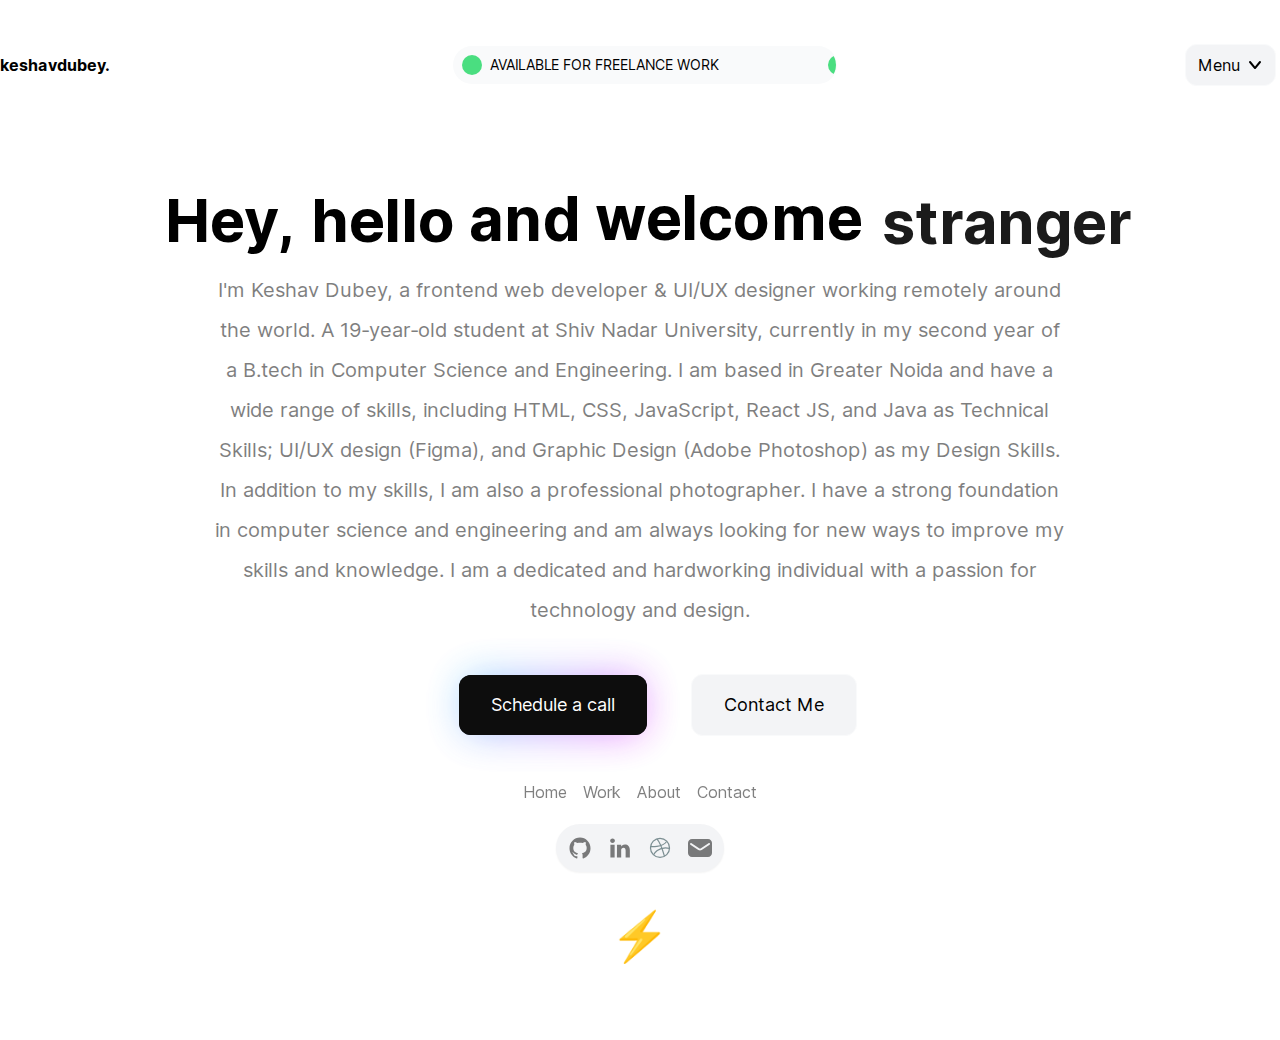
==== commit d443aed4: "comitted changes" ====
--- a/about.html
+++ b/about.html
@@ -8,6 +8,8 @@
     <meta name="viewport" content="width=device-width" />
     <title>Keshav Dubey - About</title>
     <meta property="og:title" content="Keshav Dubey - About" />
+    <link rel="stylesheet" href="./_next/static/css/1b1cf59279a9b628.css">
+    <link rel="stylesheet" href="./_next/static/css/9f8dbeed7d5cc88d.css">
     <meta
       name="description"
       content="I'm Keshav Dubey, a frontend web developer & UI/UX designer working remotely around the world. A 19-year-old student at Shiv Nadar University, currently in my second year of a B.tech in Computer Science and Engineering. I am based in Greater Noida and have a wide range of skills, including HTML, CSS, JavaScript, React JS, and Java as Technical Skills; UI/UX design (Figma), and Graphic Design (Adobe Photoshop) as my Design Skills. In addition to my skills, I am also a professional photographer. I have a strong foundation in computer science and engineering and am always looking for new ways to improve my skills and knowledge. I am a dedicated and hardworking individual with a passion for technology and design."
--- a/_next/static/css/1b1cf59279a9b628.css
+++ b/_next/static/css/1b1cf59279a9b628.css
@@ -0,0 +1,55 @@
+@-webkit-keyframes react-loading-skeleton {
+  to {
+    -webkit-transform: translateX(100%);
+    transform: translateX(100%);
+  }
+}
+@keyframes react-loading-skeleton {
+  to {
+    -webkit-transform: translateX(100%);
+    transform: translateX(100%);
+  }
+}
+.react-loading-skeleton {
+  --base-color: #ebebeb;
+  --highlight-color: #f5f5f5;
+  --animation-duration: 1.5s;
+  --animation-direction: normal;
+  --pseudo-element-display: block;
+  background-color: var(--base-color);
+  width: 100%;
+  border-radius: 0.25rem;
+  display: inline-flex;
+  line-height: 1;
+  position: relative;
+  overflow: hidden;
+  z-index: 1;
+}
+.react-loading-skeleton:after {
+  content: " ";
+  display: var(--pseudo-element-display);
+  position: absolute;
+  top: 0;
+  left: 0;
+  right: 0;
+  height: 100%;
+  background-repeat: no-repeat;
+  background-image: linear-gradient(
+    90deg,
+    var(--base-color),
+    var(--highlight-color),
+    var(--base-color)
+  );
+  -webkit-transform: translateX(-100%);
+  transform: translateX(-100%);
+  -webkit-animation-name: react-loading-skeleton;
+  animation-name: react-loading-skeleton;
+  -webkit-animation-direction: var(--animation-direction);
+  animation-direction: var(--animation-direction);
+  -webkit-animation-duration: var(--animation-duration);
+  animation-duration: var(--animation-duration);
+  -webkit-animation-timing-function: ease-in-out;
+  animation-timing-function: ease-in-out;
+  -webkit-animation-iteration-count: infinite;
+  animation-iteration-count: infinite;
+}
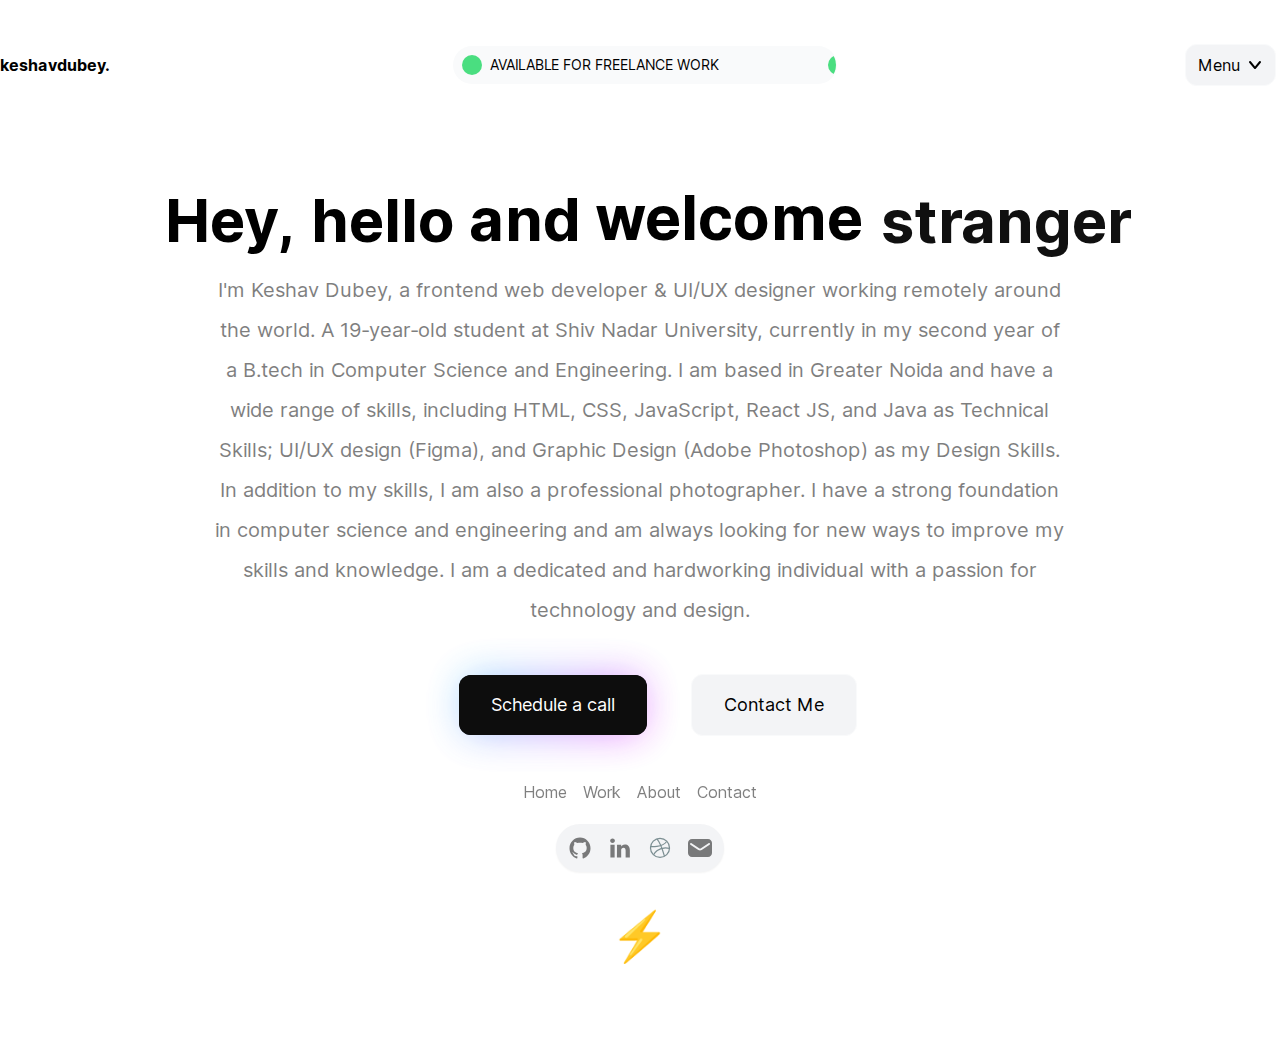
==== commit 28744392: "web update" ====
--- a/about.html
+++ b/about.html
@@ -254,7 +254,7 @@
                     src="icons/linkedin.svg"
                 /></a>
                 <!--Dribbble-->
-                <a class="p-2" target="_blank" href="https://dribbble.com/">
+                <a class="p-2" target="_blank" href="https://dribbble.com/itskeashavdubey">
                   <img
                     class="h-6 opacity-50 transition-opacity duration-200 ease-in-out hover:opacity-100"
                     src="icons/dribbble.svg"
--- a/_next/static/css/1b1cf59279a9b628.css
+++ b/_next/static/css/1b1cf59279a9b628.css
@@ -11,8 +11,8 @@
   }
 }
 .react-loading-skeleton {
-  --base-color: #ebebeb;
-  --highlight-color: #f5f5f5;
+  --base-color: #ffffff;
+  --highlight-color: #ffffff;
   --animation-duration: 1.5s;
   --animation-direction: normal;
   --pseudo-element-display: block;
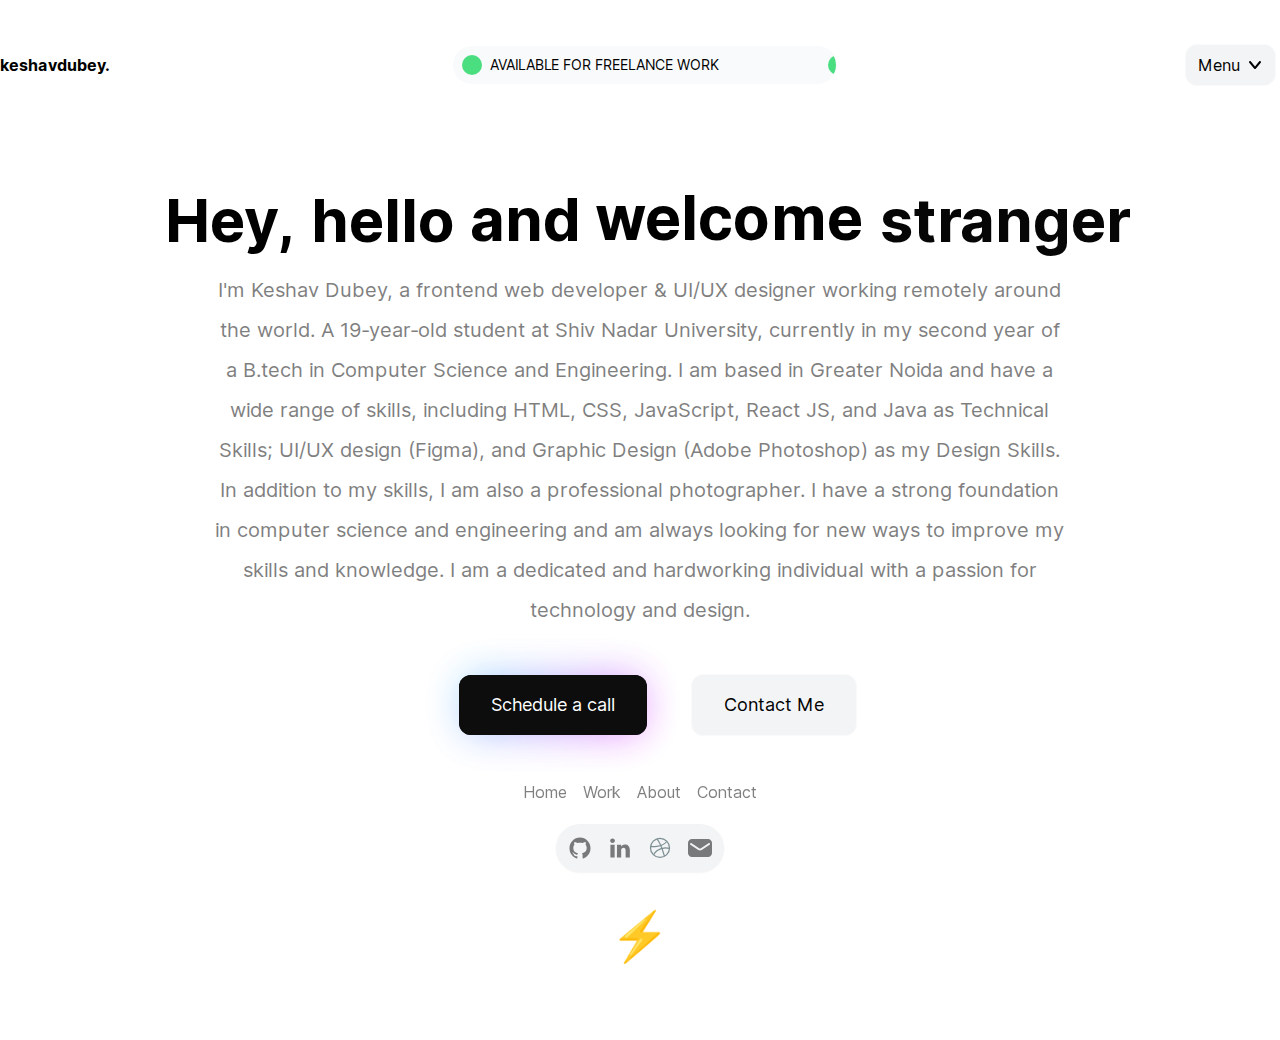
==== commit c72bc64d: "work update commit" ====
--- a/about.html
+++ b/about.html
@@ -1,104 +1,53 @@
 <!DOCTYPE html>
 <html>
-<meta
-    http-equiv="content-type"
-    content="text/html;charset=UTF-8"
-  <head>
-    <meta charset="utf-8" />
-    <meta name="viewport" content="width=device-width" />
-    <title>Keshav Dubey - About</title>
-    <meta property="og:title" content="Keshav Dubey - About" />
-    <link rel="stylesheet" href="./_next/static/css/1b1cf59279a9b628.css">
-    <link rel="stylesheet" href="./_next/static/css/9f8dbeed7d5cc88d.css">
-    <meta
-      name="description"
-      content="I'm Keshav Dubey, a frontend web developer & UI/UX designer working remotely around the world. A 19-year-old student at Shiv Nadar University, currently in my second year of a B.tech in Computer Science and Engineering. I am based in Greater Noida and have a wide range of skills, including HTML, CSS, JavaScript, React JS, and Java as Technical Skills; UI/UX design (Figma), and Graphic Design (Adobe Photoshop) as my Design Skills. In addition to my skills, I am also a professional photographer. I have a strong foundation in computer science and engineering and am always looking for new ways to improve my skills and knowledge. I am a dedicated and hardworking individual with a passion for technology and design."
-    />
-    <meta name="next-head-count" content="5" />
-    <link
-      rel="preload"
-      href="_next/static/media/2aaf0723e720e8b9.p.woff2"
-      as="font"
-      type="font/woff2"
-      crossorigin="anonymous"
-    />
-    <link
-      rel="preload"
-      href="_next/static/css/9f8dbeed7d5cc88d.css"
-      as="style"
-    />
-    <link
-      rel="stylesheet"
-      href="_next/static/css/9f8dbeed7d5cc88d.css"
-      data-n-g=""
-    />
-    <noscript data-n-css=""></noscript>
-    <script
-      defer=""
-      nomodule=""
-      src="_next/static/chunks/polyfills-c67a75d1b6f99dc8.js"
-    ></script>
-    <script
-      src="_next/static/chunks/webpack-ee7e63bc15b31913.js"
-      defer=""
-    ></script>
-    <script
-      src="_next/static/chunks/framework-3b5a00d5d7e8d93b.js"
-      defer=""
-    ></script>
-    <script
-      src="_next/static/chunks/main-a455256c0236c590.js"
-      defer=""
-    ></script>
-    <script
-      src="_next/static/chunks/pages/_app-fb32df4ef5b4a274.js"
-      defer=""
-    ></script>
-    <script src="_next/static/chunks/346-517f8d51445f7635.js" defer=""></script>
-    <script
-      src="_next/static/chunks/pages/about-6640454f482a7fe3.js"
-      defer=""
-    ></script>
-    <script
-      src="_next/static/gSMK7bTV89_rZ0erUIJbm/_buildManifest.js"
-      defer=""
-    ></script>
-    <script
-      src="_next/static/gSMK7bTV89_rZ0erUIJbm/_ssgManifest.js"
-      defer=""
-    ></script>
-  </head>
-  <body>
+<meta http-equiv="content-type" content="text/html;charset=UTF-8" <head>
+<meta charset="utf-8" />
+<meta name="viewport" content="width=device-width" />
+<title>Keshav Dubey - About</title>
+<meta property="og:title" content="Keshav Dubey - About" />
+<link rel="stylesheet" href="./_next/static/css/1b1cf59279a9b628.css">
+<link rel="stylesheet" href="./_next/static/css/9f8dbeed7d5cc88d.css">
+<meta name="description" content="I'm Keshav Dubey, a frontend web developer & UI/UX designer working remotely around the world. A 19-year-old student at Shiv Nadar University, currently in my second year of a B.tech in Computer Science and Engineering. I am based in Greater Noida and have a wide range of skills, including HTML, CSS, JavaScript, React JS, and Java as Technical Skills; UI/UX design (Figma), and Graphic Design (Adobe Photoshop) as my Design Skills. In addition to my skills, I am also a professional photographer. I have a strong foundation in computer science and engineering and am always looking for new ways to improve my skills and knowledge. I am a dedicated and hardworking individual with a passion for technology and design."
+/>
+<meta name="next-head-count" content="5" />
+<link rel="preload" href="_next/static/media/2aaf0723e720e8b9.p.woff2" as="font" type="font/woff2" crossorigin="anonymous" />
+<link rel="preload" href="_next/static/css/9f8dbeed7d5cc88d.css" as="style" />
+<link rel="stylesheet" href="_next/static/css/9f8dbeed7d5cc88d.css" data-n-g="" />
+<noscript data-n-css=""></noscript>
+<script defer="" nomodule="" src="_next/static/chunks/polyfills-c67a75d1b6f99dc8.js"></script>
+<script src="_next/static/chunks/webpack-ee7e63bc15b31913.js" defer=""></script>
+<script src="_next/static/chunks/framework-3b5a00d5d7e8d93b.js" defer=""></script>
+<script src="_next/static/chunks/main-a455256c0236c590.js" defer=""></script>
+<script src="_next/static/chunks/pages/_app-fb32df4ef5b4a274.js" defer=""></script>
+<script src="_next/static/chunks/346-517f8d51445f7635.js" defer=""></script>
+<script src="_next/static/chunks/pages/about-6640454f482a7fe3.js" defer=""></script>
+<script src="_next/static/gSMK7bTV89_rZ0erUIJbm/_buildManifest.js" defer=""></script>
+<script src="_next/static/gSMK7bTV89_rZ0erUIJbm/_ssgManifest.js" defer=""></script>
+</head>
+
+<body>
     <div id="__next">
-      <main class="__className_9c9965">
-        <div class="container mx-auto max-w-7xl my-10">
-          <div class="flex items-center justify-between px-2 xl:px-0">
-            <a class="font-bold" href="index.html">keshavdubey.</a>
-            <div class="w-96 hidden md:block"></div>
-            <div class="relative">
-              <button
-                class="m-1 px-3 py-2 rounded-xl flex items-center justify-center border border-gray-50 bg-gray-100 hover:bg-gray-200 hover:border-gray-100 active:border-gray-300 relative"
-              >
+        <main class="__className_9c9965">
+            <div class="container mx-auto max-w-7xl my-10">
+                <div class="flex items-center justify-between px-2 xl:px-0">
+                    <a class="font-bold" href="index.html">keshavdubey.</a>
+                    <div class="w-96 hidden md:block"></div>
+                    <div class="relative">
+                        <button class="m-1 px-3 py-2 rounded-xl flex items-center justify-center border border-gray-50 bg-gray-100 hover:bg-gray-200 hover:border-gray-100 active:border-gray-300 relative">
                 Menu<!-- -->
                 <img class="h-4 ml-2" src="icons/arrow-down.svg" alt="down" />
               </button>
-            </div>
-          </div>
-          <div class="my-5">
-            <div class="flex flex-col items-center text-center">
-              <div class="mt-10 flex flex-col items-center md:hidden">
-                <div
-                  class="flex flex-row items-center text-center text-2xl font-bold"
-                  style="opacity: 0"
-                >
-                  <span
-                    class="ml-1 md:ml-1 xl:ml-4 ml-2"
-                    style="
-                      opacity: 0;
-                      transform: translateX(10px) translateY(10px) scale(0.9)
-                        translateZ(0);
-                    "
-                    >Hey,</span
+                    </div>
+                </div>
+                <div class="my-5">
+                    <div class="flex flex-col items-center text-center">
+                        <div class="mt-10 flex flex-col items-center md:hidden">
+                            <div class="flex flex-row items-center text-center text-2xl font-bold" style="opacity: 0">
+                                <span class="ml-1 md:ml-1 xl:ml-4 ml-2" style="
+                      opacity: 0;
+                      transform: translateX(10px) translateY(10px) scale(0.9)
+                        translateZ(0);
+                    ">Hey,</span
                   ><span
                     class="ml-1 md:ml-1 xl:ml-4 ml-2"
                     style="
@@ -285,4 +234,4 @@
       }
     </script>
   </body>
-</html>
+</html>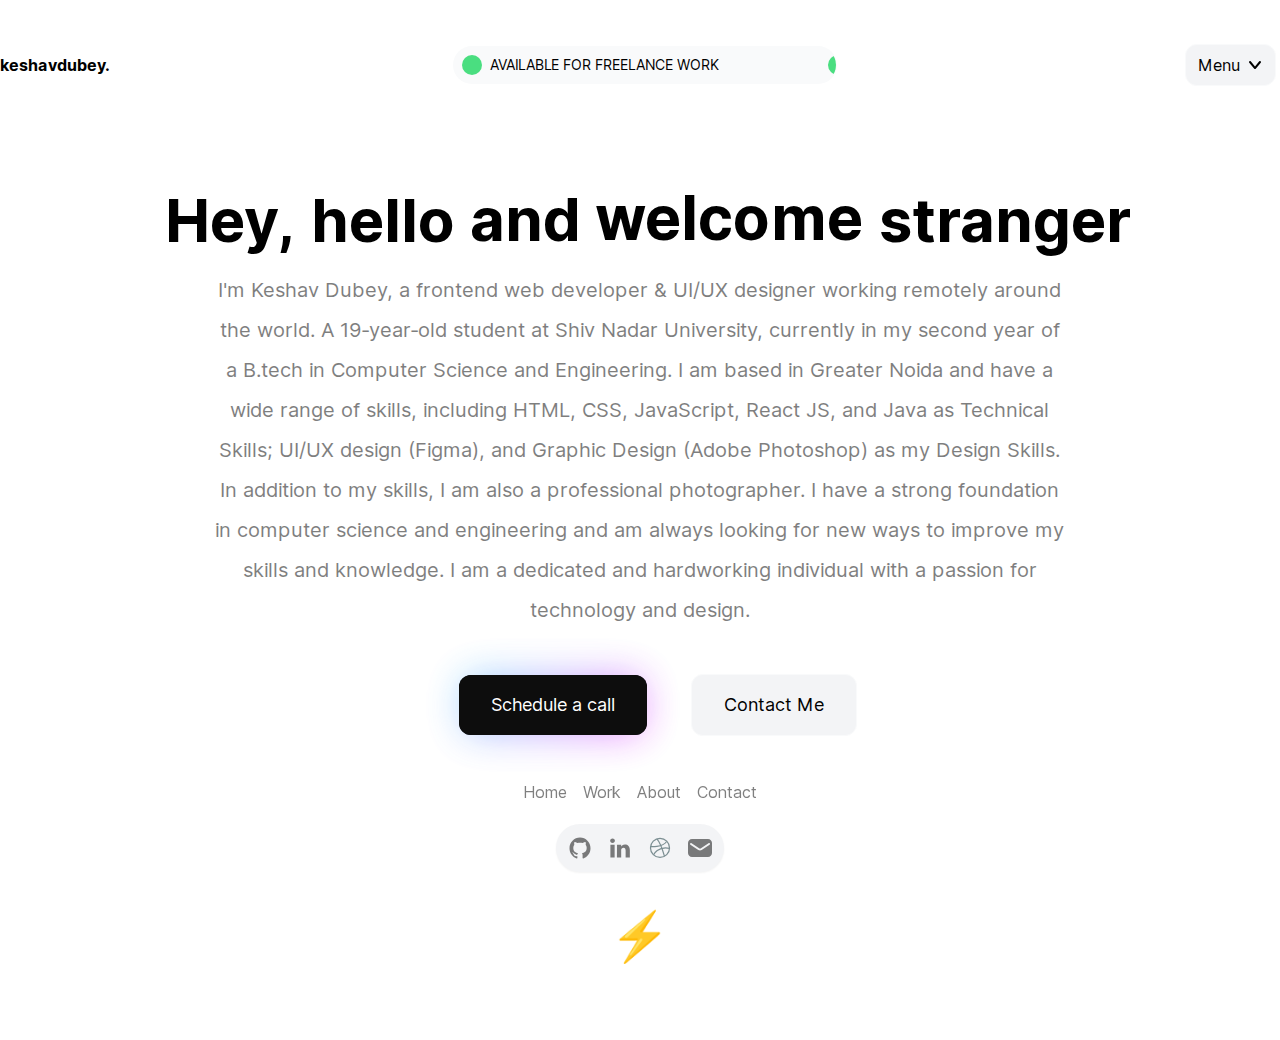
==== commit a5e491dd: "youtube link added" ====
--- a/about.html
+++ b/about.html
@@ -216,7 +216,11 @@
                 /></a>
               </ul>
             </div>
-            <div class="text-5xl my-10 cursor-pointer">⚡</div>
+            <div class="parent">
+              <a href="https://www.youtube.com/shorts/8c8lnGfOBf4">
+                <div class="text-5xl my-10 cursor-pointer">⚡</div>
+              </a>
+            </div>
           </div>
         </div>
       </main>
